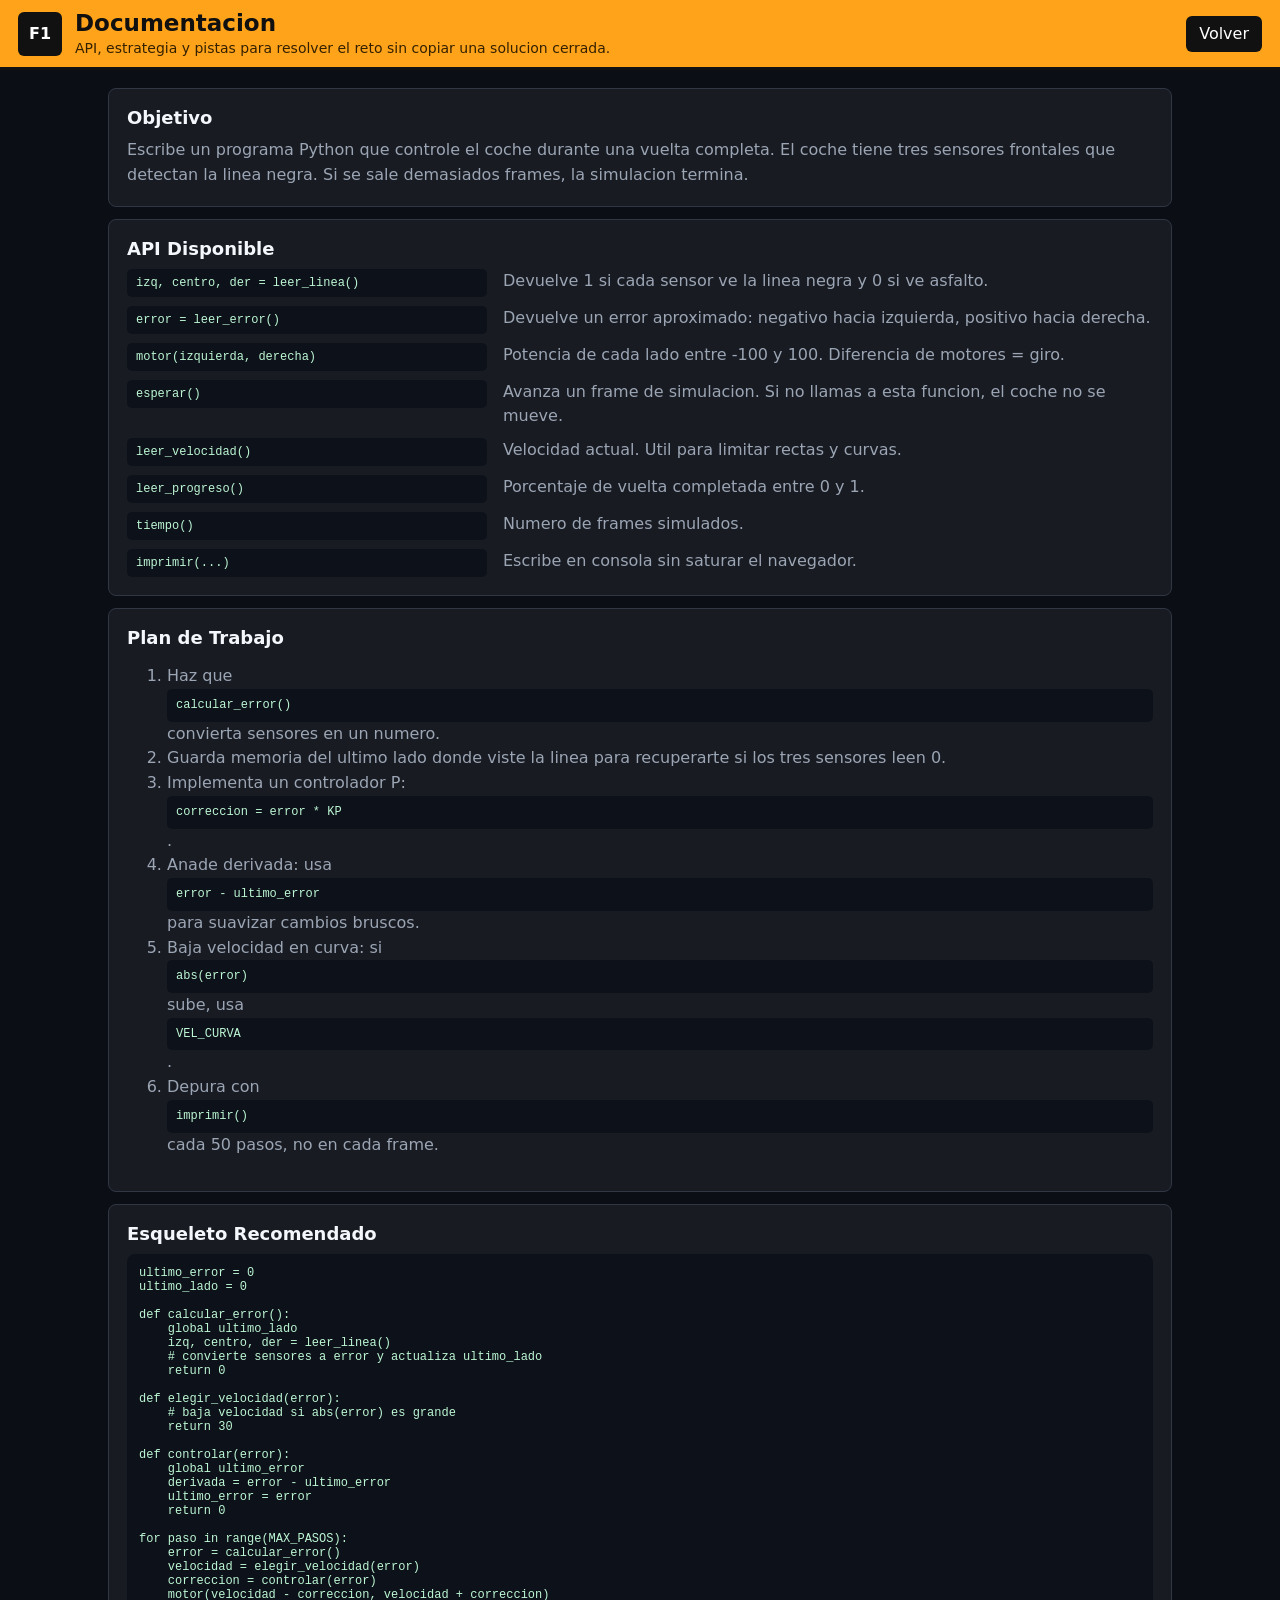
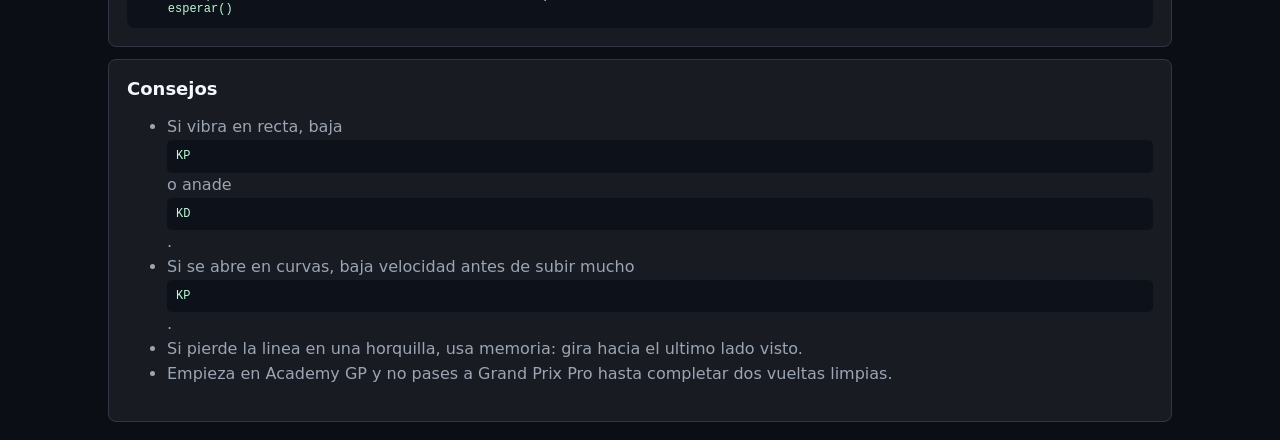
==== docs.html @ ba0c4fe4 "Add files via upload" ====
<!doctype html>
<html lang="es">
  <head>
    <meta charset="utf-8">
    <meta name="viewport" content="width=device-width, initial-scale=1">
    <title>Docs - Formula Python Lab</title>
    <link rel="stylesheet" href="styles.css">
  </head>
  <body class="docs-page">
    <header class="topbar">
      <div class="brand">
        <div class="logo">F1</div>
        <div>
          <h1>Documentacion</h1>
          <p>API, estrategia y pistas para resolver el reto sin copiar una solucion cerrada.</p>
        </div>
      </div>
      <div class="toolbar"><a class="doc-link" href="index.html">Volver</a></div>
    </header>

    <main class="docs-layout">
      <section class="doc-section">
        <h2>Objetivo</h2>
        <p>Escribe un programa Python que controle el coche durante una vuelta completa. El coche tiene tres sensores frontales que detectan la linea negra. Si se sale demasiados frames, la simulacion termina.</p>
      </section>

      <section class="doc-section">
        <h2>API Disponible</h2>
        <div class="api-grid">
          <code>izq, centro, der = leer_linea()</code><p>Devuelve 1 si cada sensor ve la linea negra y 0 si ve asfalto.</p>
          <code>error = leer_error()</code><p>Devuelve un error aproximado: negativo hacia izquierda, positivo hacia derecha.</p>
          <code>motor(izquierda, derecha)</code><p>Potencia de cada lado entre -100 y 100. Diferencia de motores = giro.</p>
          <code>esperar()</code><p>Avanza un frame de simulacion. Si no llamas a esta funcion, el coche no se mueve.</p>
          <code>leer_velocidad()</code><p>Velocidad actual. Util para limitar rectas y curvas.</p>
          <code>leer_progreso()</code><p>Porcentaje de vuelta completada entre 0 y 1.</p>
          <code>tiempo()</code><p>Numero de frames simulados.</p>
          <code>imprimir(...)</code><p>Escribe en consola sin saturar el navegador.</p>
        </div>
      </section>

      <section class="doc-section">
        <h2>Plan de Trabajo</h2>
        <ol>
          <li>Haz que <code>calcular_error()</code> convierta sensores en un numero.</li>
          <li>Guarda memoria del ultimo lado donde viste la linea para recuperarte si los tres sensores leen 0.</li>
          <li>Implementa un controlador P: <code>correccion = error * KP</code>.</li>
          <li>Anade derivada: usa <code>error - ultimo_error</code> para suavizar cambios bruscos.</li>
          <li>Baja velocidad en curva: si <code>abs(error)</code> sube, usa <code>VEL_CURVA</code>.</li>
          <li>Depura con <code>imprimir()</code> cada 50 pasos, no en cada frame.</li>
        </ol>
      </section>

      <section class="doc-section">
        <h2>Esqueleto Recomendado</h2>
        <pre><code>ultimo_error = 0
ultimo_lado = 0

def calcular_error():
    global ultimo_lado
    izq, centro, der = leer_linea()
    # convierte sensores a error y actualiza ultimo_lado
    return 0

def elegir_velocidad(error):
    # baja velocidad si abs(error) es grande
    return 30

def controlar(error):
    global ultimo_error
    derivada = error - ultimo_error
    ultimo_error = error
    return 0

for paso in range(MAX_PASOS):
    error = calcular_error()
    velocidad = elegir_velocidad(error)
    correccion = controlar(error)
    motor(velocidad - correccion, velocidad + correccion)
    esperar()</code></pre>
      </section>

      <section class="doc-section">
        <h2>Consejos</h2>
        <ul>
          <li>Si vibra en recta, baja <code>KP</code> o anade <code>KD</code>.</li>
          <li>Si se abre en curvas, baja velocidad antes de subir mucho <code>KP</code>.</li>
          <li>Si pierde la linea en una horquilla, usa memoria: gira hacia el ultimo lado visto.</li>
          <li>Empieza en Academy GP y no pases a Grand Prix Pro hasta completar dos vueltas limpias.</li>
        </ul>
      </section>
    </main>
  </body>
</html>
---- styles.css ----
:root {
  --orange: #ffa31a;
  --orange-2: #ff8a00;
  --bg: #101217;
  --panel: #181b22;
  --panel-2: #20242e;
  --panel-3: #0d1118;
  --line: #303744;
  --text: #f4f7fb;
  --muted: #9ba5b4;
  --green: #28d17c;
  --red: #ff4d68;
  --cyan: #42b8ff;
  --yellow: #ffd15c;
}

* { box-sizing: border-box; }
body { margin: 0; min-height: 100vh; background: var(--bg); color: var(--text); font-family: Inter, ui-sans-serif, system-ui, -apple-system, BlinkMacSystemFont, "Segoe UI", sans-serif; }
button, select, textarea { font: inherit; }

.topbar { height: 70px; display: flex; align-items: center; justify-content: space-between; padding: 10px 18px; background: var(--orange); color: #101010; border-bottom: 3px solid #111; }
.brand { display: flex; align-items: center; gap: 13px; min-width: 0; }
.logo { width: 44px; height: 44px; display: grid; place-items: center; background: #111; color: white; border-radius: 6px; font-weight: 900; }
h1, p { margin: 0; } h1 { font-size: 23px; line-height: 1; } .brand p { margin-top: 5px; color: #342100; font-size: 14px; }
.toolbar { display: flex; gap: 9px; align-items: center; }
button, select { min-height: 36px; border: 0; border-radius: 6px; padding: 0 13px; background: #111; color: white; cursor: pointer; }
button:hover, select:hover { filter: brightness(1.12); } .icon-btn { width: 40px; padding: 0; font-size: 21px; }

.app-shell { height: calc(100vh - 70px); display: grid; grid-template-columns: 270px minmax(420px, .95fr) minmax(480px, 1.05fr); gap: 6px; padding: 6px; background: var(--orange); }
.leftbar, .editor-panel, .sim-panel { min-height: 0; background: var(--panel); border-radius: 8px; overflow: hidden; border: 1px solid rgba(0,0,0,.45); }
.leftbar { display: flex; flex-direction: column; gap: 6px; background: transparent; border: 0; }
.block { background: var(--panel); border-radius: 8px; border: 1px solid rgba(0,0,0,.45); padding: 13px; overflow: hidden; }
.block-title { margin-bottom: 10px; color: var(--muted); font-size: 12px; text-transform: uppercase; }
.track-list { display: grid; gap: 7px; }
.track-btn { width: 100%; display: grid; grid-template-columns: 34px 1fr auto; align-items: center; gap: 8px; min-height: 46px; padding: 7px; text-align: left; background: var(--panel-2); border: 1px solid transparent; }
.track-btn.active { border-color: #ffd37a; color: #ffd37a; }
.track-btn span { display: grid; place-items: center; height: 30px; border-radius: 5px; background: #0e131c; color: var(--orange); font-weight: 800; }
.track-btn small { color: var(--muted); white-space: nowrap; }
.docs { display: grid; gap: 7px; }
code { display: block; padding: 7px 9px; border-radius: 5px; background: #0d121a; color: #bdf7d4; font-family: "JetBrains Mono", Consolas, monospace; font-size: 12px; white-space: nowrap; }
.meta-grid { display: grid; grid-template-columns: 74px 1fr; gap: 8px 10px; font-size: 13px; color: var(--muted); }
.meta-grid strong { color: var(--text); line-height: 1.25; }

.editor-panel, .sim-panel { display: flex; flex-direction: column; }
.panel-head { min-height: 58px; display: flex; align-items: center; justify-content: space-between; gap: 12px; padding: 10px 14px; background: var(--panel-2); border-bottom: 1px solid var(--line); }
.label { display: block; margin-bottom: 3px; color: var(--muted); font-size: 11px; text-transform: uppercase; }
.editor-wrap { flex: 1; min-height: 0; display: grid; grid-template-columns: 52px 1fr; background: #12161e; }
#lineNumbers, #codeEditor, #consoleOutput { margin: 0; font-family: "JetBrains Mono", Consolas, monospace; font-size: 14px; line-height: 1.56; }
#lineNumbers { padding: 13px 9px; overflow: hidden; text-align: right; color: #6f7a8a; border-right: 1px solid #2a3240; user-select: none; }
#codeEditor { width: 100%; height: 100%; resize: none; border: 0; outline: 0; padding: 13px 15px; background: transparent; color: #eef4ff; tab-size: 4; }
.console { height: 160px; background: #080c12; border-top: 1px solid var(--line); }
.console-title { padding: 8px 12px; color: var(--muted); border-bottom: 1px solid #252d3a; font-size: 13px; }
#consoleOutput { height: 118px; overflow: auto; padding: 10px 12px; color: #d5deec; white-space: pre-wrap; }

.stats { display: flex; gap: 7px; }
.stats span { min-width: 88px; padding: 7px 9px; border-radius: 6px; background: #101721; color: var(--yellow); text-align: center; font-variant-numeric: tabular-nums; }
#gameCanvas { width: 100%; flex: 1; min-height: 0; background: #132018; }
.telemetry { min-height: 74px; display: grid; grid-template-columns: 145px 86px 1fr; gap: 14px; align-items: center; padding: 10px 14px; background: var(--panel-3); border-top: 1px solid var(--line); }
.sensor-bars { display: grid; grid-template-columns: repeat(3, 1fr); gap: 6px; }
.sensor-bars i { height: 22px; border-radius: 4px; background: #293241; border: 1px solid #485467; }
.sensor-bars i.on { background: var(--green); border-color: #8ef5bf; }
#errorText { color: var(--cyan); font-variant-numeric: tabular-nums; }
.message { color: var(--muted); line-height: 1.35; } .message.win { color: var(--green); } .message.error { color: var(--red); }

@media (max-width: 1180px) { .app-shell { height: auto; min-height: calc(100vh - 70px); grid-template-columns: 1fr; } .leftbar { display: grid; grid-template-columns: repeat(3, 1fr); } .sim-panel { min-height: 560px; } }
@media (max-width: 760px) { .topbar, .panel-head, .telemetry { height: auto; align-items: stretch; flex-direction: column; grid-template-columns: 1fr; } .leftbar { grid-template-columns: 1fr; } .toolbar, .stats { width: 100%; } .toolbar button, .stats span { flex: 1; } }

.doc-link {
  min-height: 36px;
  display: inline-flex;
  align-items: center;
  justify-content: center;
  border-radius: 6px;
  padding: 0 13px;
  background: #111;
  color: #fff;
  text-decoration: none;
}

.docs-page { background: #0b0f15; }
.docs-layout {
  max-width: 1100px;
  margin: 0 auto;
  padding: 18px;
  display: grid;
  gap: 12px;
}
.doc-section {
  background: var(--panel);
  border: 1px solid var(--line);
  border-radius: 8px;
  padding: 18px;
}
.doc-section h2 { margin: 0 0 10px; font-size: 18px; }
.doc-section p, .doc-section li { color: var(--muted); line-height: 1.55; }
.api-grid {
  display: grid;
  grid-template-columns: minmax(260px, 360px) 1fr;
  gap: 9px 16px;
  align-items: start;
}
.doc-section pre {
  overflow: auto;
  margin: 0;
  padding: 12px;
  border-radius: 8px;
  background: #0d121a;
}
.doc-section pre code { padding: 0; background: transparent; white-space: pre; }
@media (max-width: 760px) { .api-grid { grid-template-columns: 1fr; } }
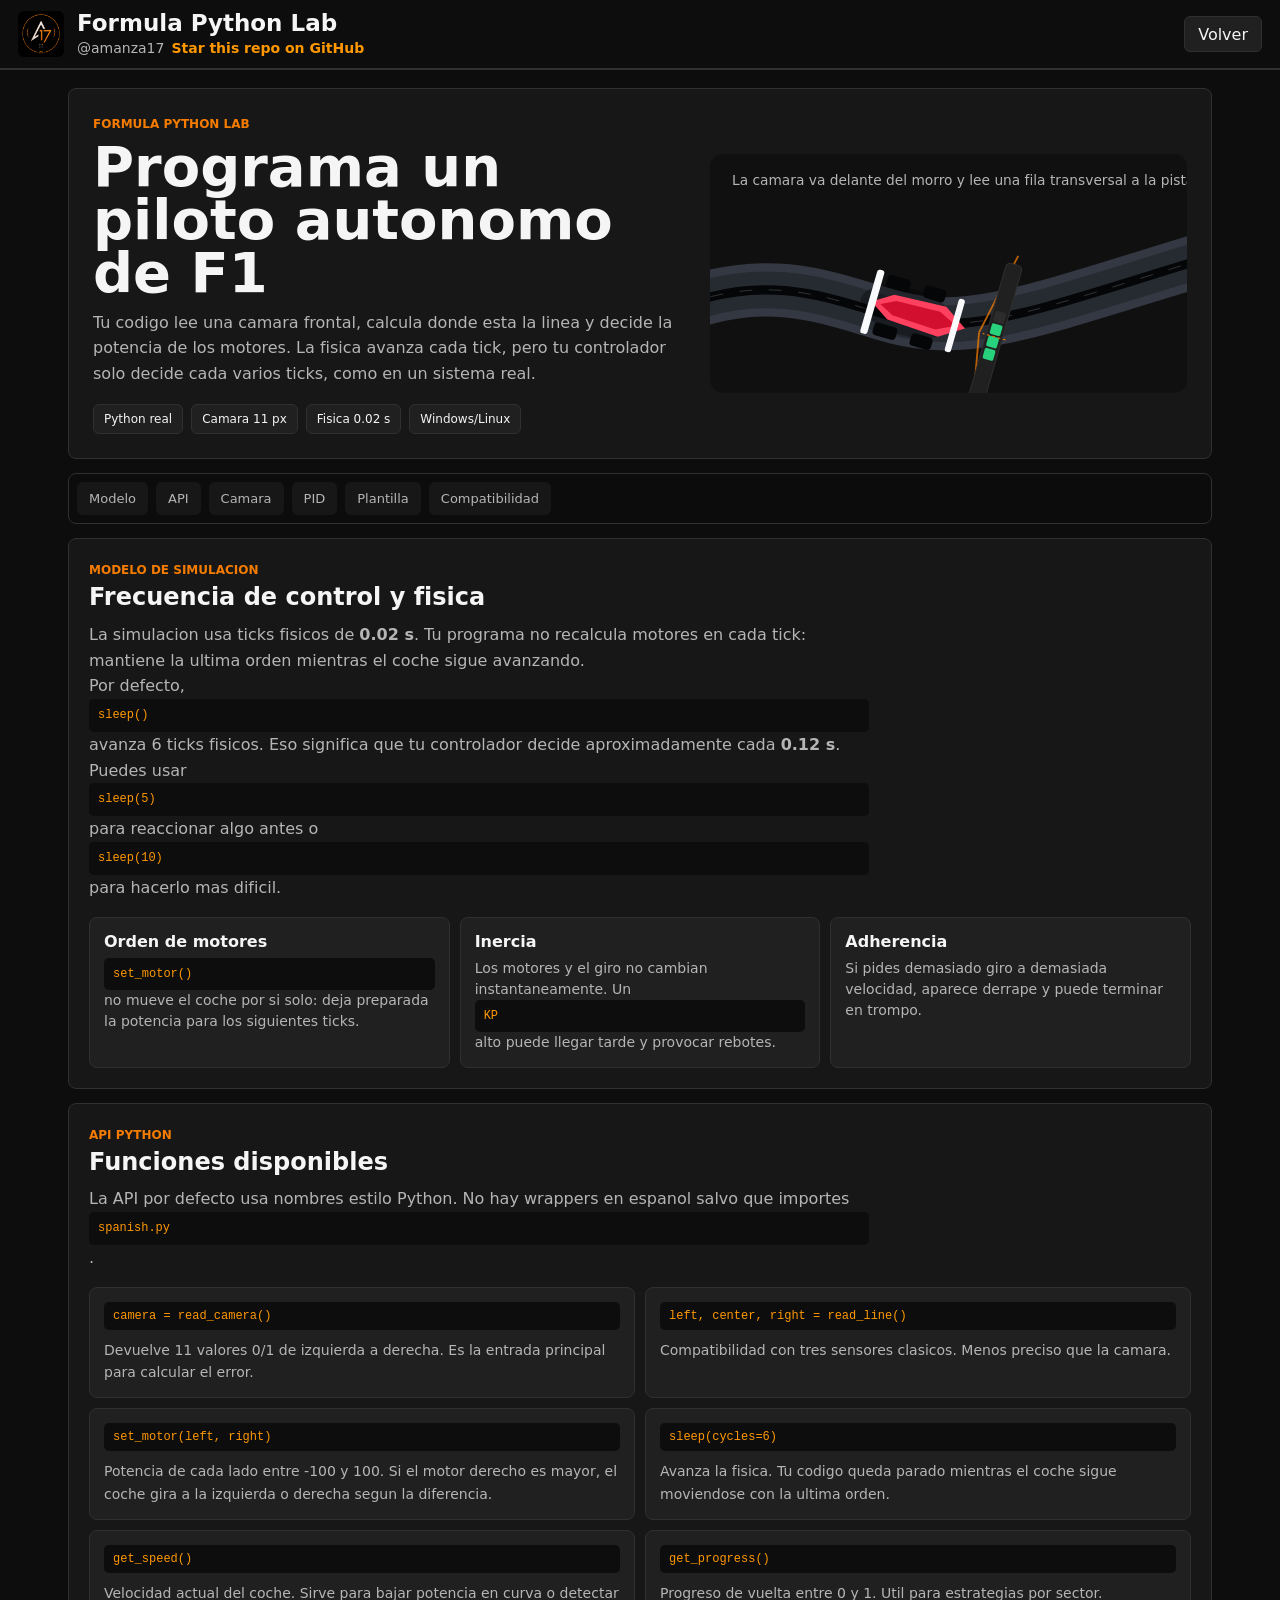
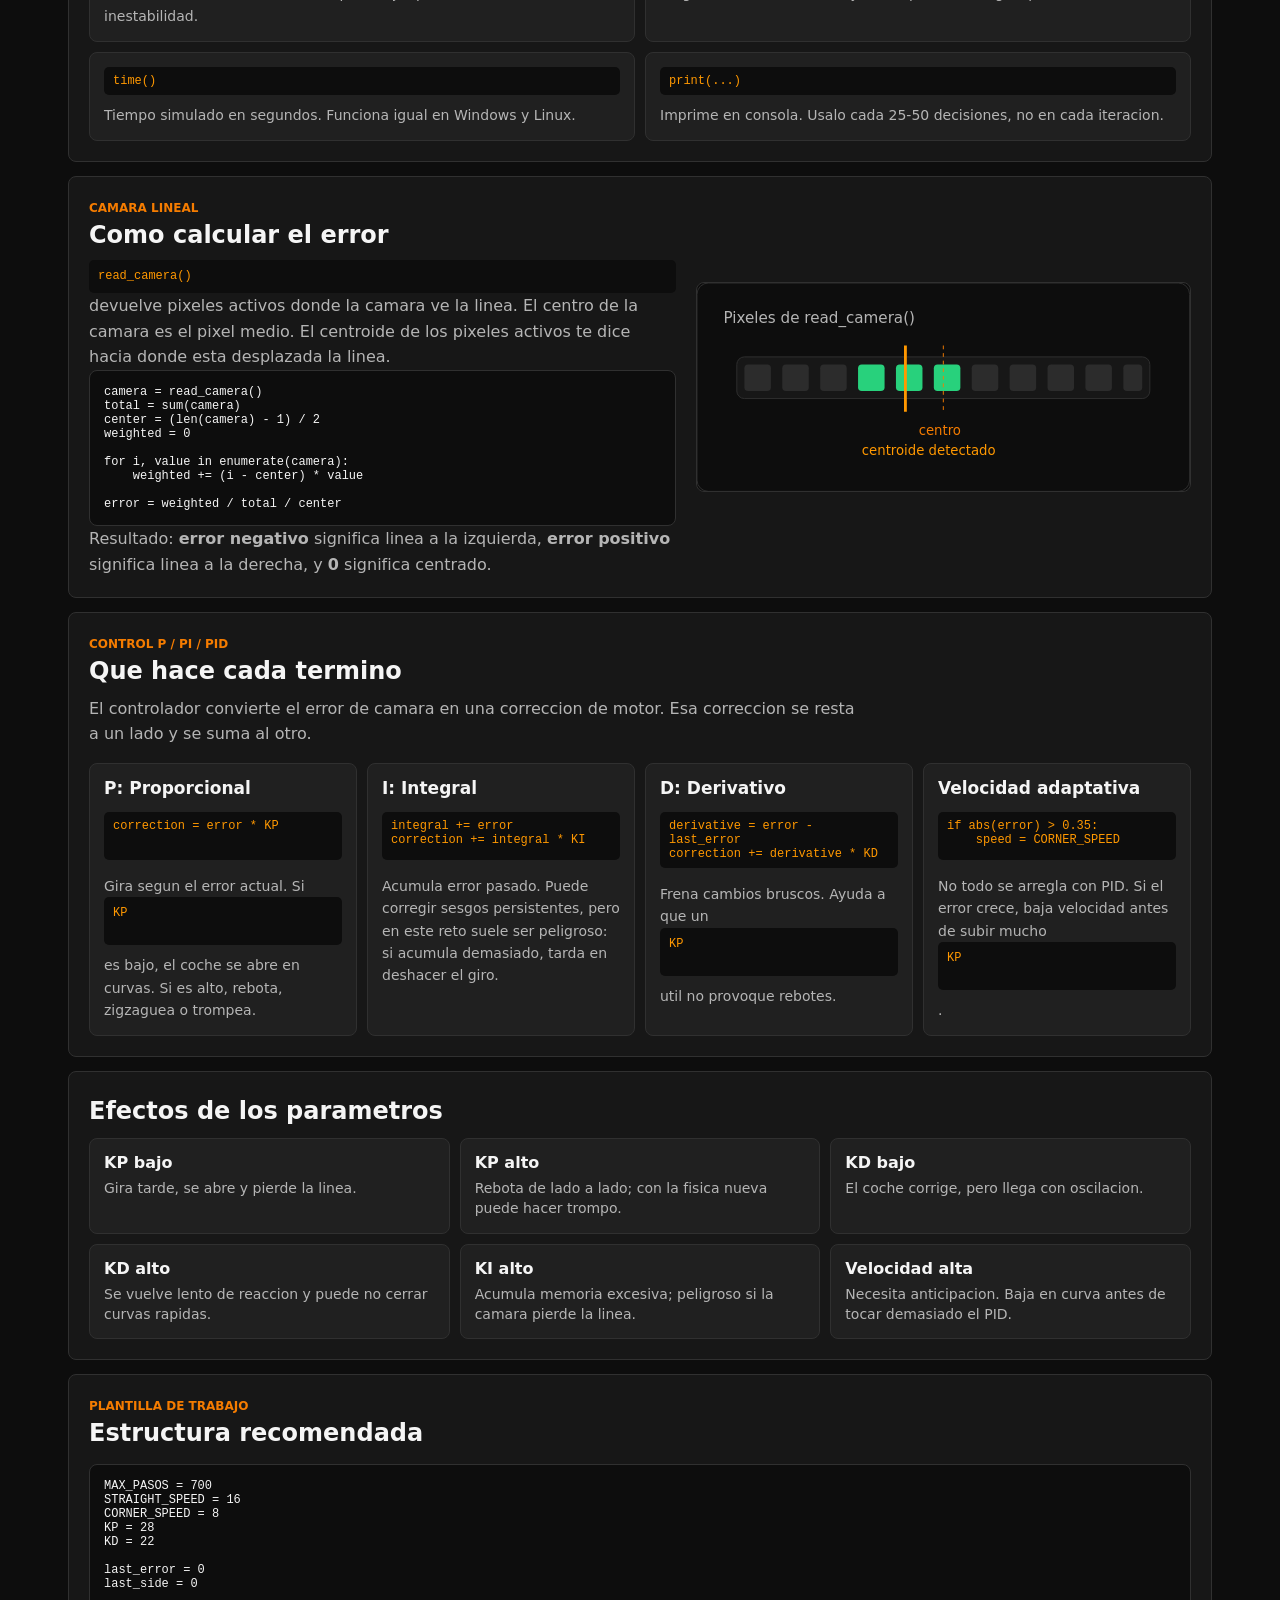
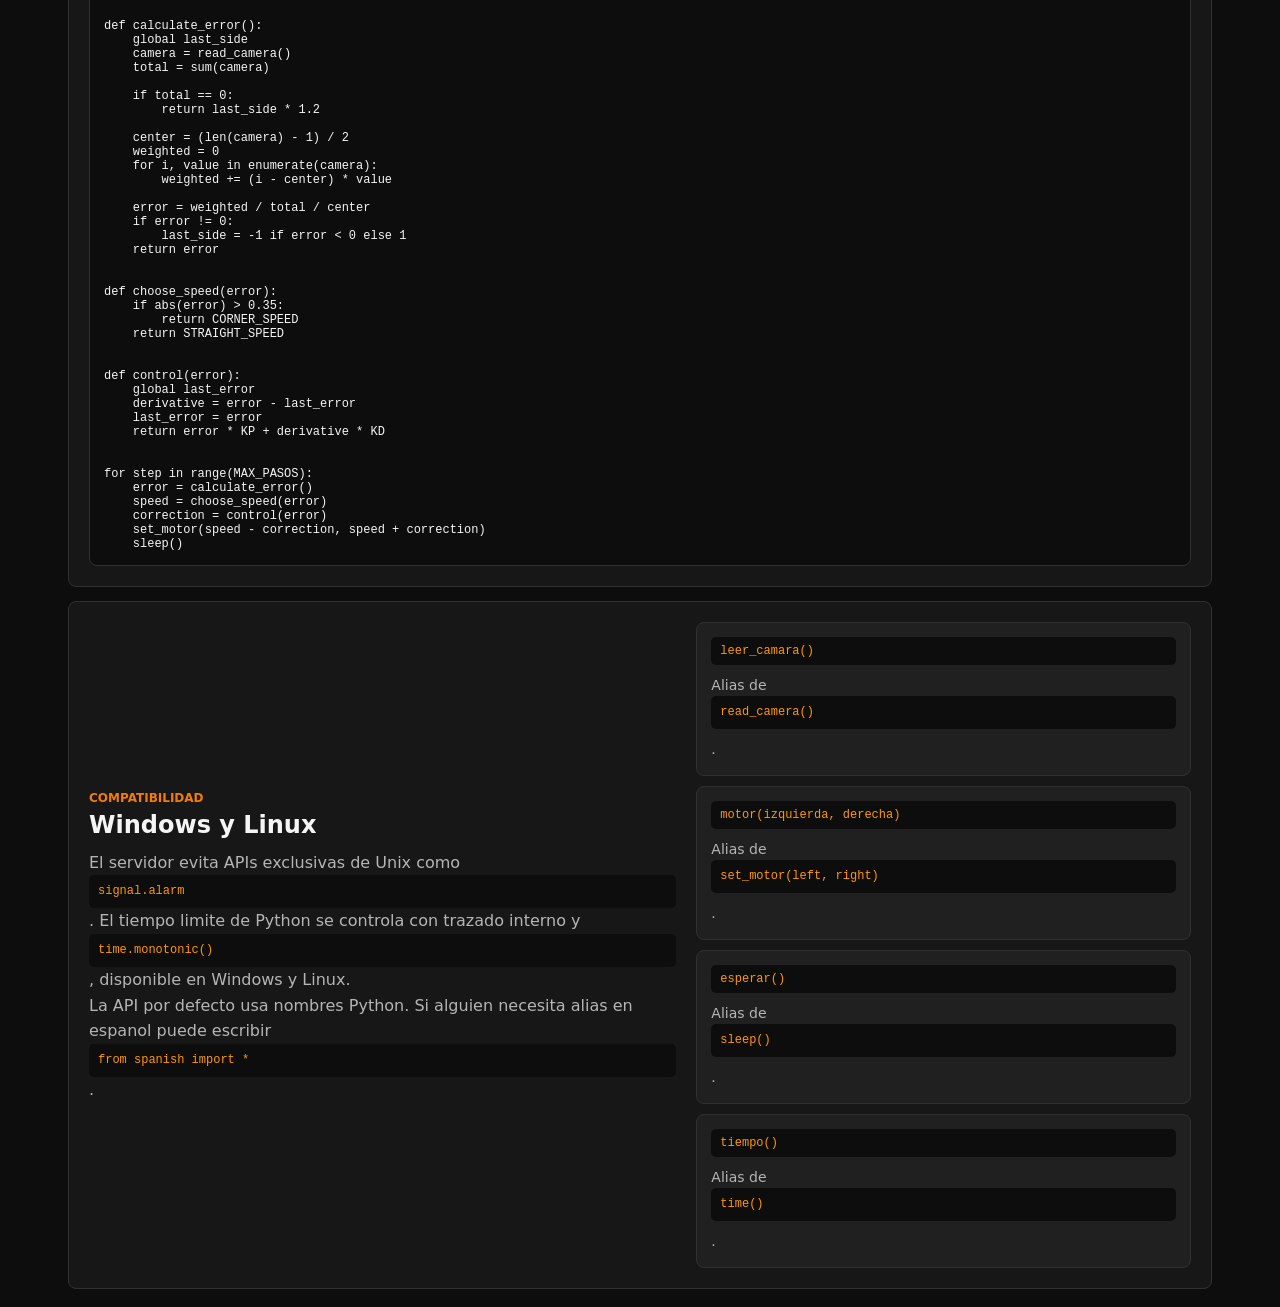
==== commit fcf9b038: "force commit" ====
--- a/docs.html
+++ b/docs.html
@@ -9,84 +9,245 @@
   <body class="docs-page">
     <header class="topbar">
       <div class="brand">
-        <div class="logo">F1</div>
-        <div>
-          <h1>Documentacion</h1>
-          <p>API, estrategia y pistas para resolver el reto sin copiar una solucion cerrada.</p>
+        <img class="logo" src="logo.png" alt="Logo">
+        <div>
+          <h1>Formula Python Lab</h1>
+          <p class="brand-meta"><span>@amanza17</span><a href="https://github.com/Amanza17/talleres_creg#" target="_blank" rel="noreferrer">Star this repo on GitHub</a></p>
         </div>
       </div>
       <div class="toolbar"><a class="doc-link" href="index.html">Volver</a></div>
     </header>
 
-    <main class="docs-layout">
-      <section class="doc-section">
-        <h2>Objetivo</h2>
-        <p>Escribe un programa Python que controle el coche durante una vuelta completa. El coche tiene tres sensores frontales que detectan la linea negra. Si se sale demasiados frames, la simulacion termina.</p>
-      </section>
-
-      <section class="doc-section">
-        <h2>API Disponible</h2>
-        <div class="api-grid">
-          <code>izq, centro, der = leer_linea()</code><p>Devuelve 1 si cada sensor ve la linea negra y 0 si ve asfalto.</p>
-          <code>error = leer_error()</code><p>Devuelve un error aproximado: negativo hacia izquierda, positivo hacia derecha.</p>
-          <code>motor(izquierda, derecha)</code><p>Potencia de cada lado entre -100 y 100. Diferencia de motores = giro.</p>
-          <code>esperar()</code><p>Avanza un frame de simulacion. Si no llamas a esta funcion, el coche no se mueve.</p>
-          <code>leer_velocidad()</code><p>Velocidad actual. Util para limitar rectas y curvas.</p>
-          <code>leer_progreso()</code><p>Porcentaje de vuelta completada entre 0 y 1.</p>
-          <code>tiempo()</code><p>Numero de frames simulados.</p>
-          <code>imprimir(...)</code><p>Escribe en consola sin saturar el navegador.</p>
-        </div>
-      </section>
-
-      <section class="doc-section">
-        <h2>Plan de Trabajo</h2>
-        <ol>
-          <li>Haz que <code>calcular_error()</code> convierta sensores en un numero.</li>
-          <li>Guarda memoria del ultimo lado donde viste la linea para recuperarte si los tres sensores leen 0.</li>
-          <li>Implementa un controlador P: <code>correccion = error * KP</code>.</li>
-          <li>Anade derivada: usa <code>error - ultimo_error</code> para suavizar cambios bruscos.</li>
-          <li>Baja velocidad en curva: si <code>abs(error)</code> sube, usa <code>VEL_CURVA</code>.</li>
-          <li>Depura con <code>imprimir()</code> cada 50 pasos, no en cada frame.</li>
-        </ol>
-      </section>
-
-      <section class="doc-section">
-        <h2>Esqueleto Recomendado</h2>
-        <pre><code>ultimo_error = 0
-ultimo_lado = 0
-
-def calcular_error():
-    global ultimo_lado
-    izq, centro, der = leer_linea()
-    # convierte sensores a error y actualiza ultimo_lado
-    return 0
-
-def elegir_velocidad(error):
-    # baja velocidad si abs(error) es grande
-    return 30
-
-def controlar(error):
-    global ultimo_error
-    derivada = error - ultimo_error
-    ultimo_error = error
-    return 0
-
-for paso in range(MAX_PASOS):
-    error = calcular_error()
-    velocidad = elegir_velocidad(error)
-    correccion = controlar(error)
-    motor(velocidad - correccion, velocidad + correccion)
-    esperar()</code></pre>
-      </section>
-
-      <section class="doc-section">
-        <h2>Consejos</h2>
-        <ul>
-          <li>Si vibra en recta, baja <code>KP</code> o anade <code>KD</code>.</li>
-          <li>Si se abre en curvas, baja velocidad antes de subir mucho <code>KP</code>.</li>
-          <li>Si pierde la linea en una horquilla, usa memoria: gira hacia el ultimo lado visto.</li>
-          <li>Empieza en Academy GP y no pases a Grand Prix Pro hasta completar dos vueltas limpias.</li>
-        </ul>
+    <main class="docs-layout pro-docs">
+      <section class="doc-hero">
+        <div>
+          <span class="eyebrow">Formula Python Lab</span>
+          <h2>Programa un piloto autonomo de F1</h2>
+          <p>Tu codigo lee una camara frontal, calcula donde esta la linea y decide la potencia de los motores. La fisica avanza cada tick, pero tu controlador solo decide cada varios ticks, como en un sistema real.</p>
+          <div class="doc-badges">
+            <span>Python real</span>
+            <span>Camara 11 px</span>
+            <span>Fisica 0.02 s</span>
+            <span>Windows/Linux</span>
+          </div>
+        </div>
+        <figure class="hero-visual" aria-label="Camara del coche apuntando a la linea">
+          <svg viewBox="0 0 520 260" role="img">
+            <rect width="520" height="260" rx="14" fill="#101010"/>
+            <path d="M-30 165 C70 128 136 160 202 178 C285 200 360 168 552 110" fill="none" stroke="#343842" stroke-width="58" stroke-linecap="round"/>
+            <path d="M-30 165 C70 128 136 160 202 178 C285 200 360 168 552 110" fill="none" stroke="#262b32" stroke-width="40" stroke-linecap="round"/>
+            <path d="M-30 165 C70 128 136 160 202 178 C285 200 360 168 552 110" fill="none" stroke="#050608" stroke-width="10" stroke-linecap="round"/>
+            <path d="M-30 165 C70 128 136 160 202 178 C285 200 360 168 552 110" fill="none" stroke="rgba(255,255,255,.2)" stroke-width="1" stroke-dasharray="14 18"/>
+            <g transform="translate(222 174) rotate(106)">
+              <ellipse cx="0" cy="8" rx="26" ry="52" fill="rgba(0,0,0,.35)"/>
+              <path d="M0 -58 L17 -32 L14 26 L0 48 L-14 26 L-17 -32 Z" fill="#ff405f"/>
+              <path d="M0 -48 L10 -27 L8 22 L0 38 L-8 22 L-10 -27 Z" fill="#d20f2f"/>
+              <rect x="-34" y="-28" width="14" height="24" rx="4" fill="#050608"/>
+              <rect x="20" y="-28" width="14" height="24" rx="4" fill="#050608"/>
+              <rect x="-34" y="12" width="14" height="26" rx="4" fill="#050608"/>
+              <rect x="20" y="12" width="14" height="26" rx="4" fill="#050608"/>
+              <rect x="-30" y="-50" width="60" height="7" rx="3" fill="#f8fafc"/>
+              <rect x="-36" y="43" width="72" height="8" rx="3" fill="#f8fafc"/>
+              <g transform="translate(0 -74)">
+                <path d="M0 0 L-92 -18" stroke="#F57C00" stroke-width="2" opacity=".75"/>
+                <path d="M0 0 L92 -18" stroke="#F57C00" stroke-width="2" opacity=".75"/>
+                <g transform="translate(-82 -26)">
+                  <rect width="164" height="18" rx="5" fill="#202020" stroke="#303030"/>
+                  <rect x="54" y="3" width="12" height="12" rx="2" fill="#2C2C2C"/>
+                  <rect x="68" y="3" width="12" height="12" rx="2" fill="#28d17c"/>
+                  <rect x="82" y="3" width="12" height="12" rx="2" fill="#28d17c"/>
+                  <rect x="96" y="3" width="12" height="12" rx="2" fill="#28d17c"/>
+                  <line x1="82" y1="-4" x2="82" y2="22" stroke="#F57C00" stroke-dasharray="3 3"/>
+                </g>
+              </g>
+            </g>
+            <text x="24" y="34" fill="#B5B5B5" font-size="15">La camara va delante del morro y lee una fila transversal a la pista</text>
+          </svg>
+        </figure>
+      </section>
+
+      <nav class="doc-toc">
+        <a href="#modelo">Modelo</a>
+        <a href="#api">API</a>
+        <a href="#camara">Camara</a>
+        <a href="#pid">PID</a>
+        <a href="#codigo">Plantilla</a>
+        <a href="#compat">Compatibilidad</a>
+      </nav>
+
+      <section id="modelo" class="doc-section">
+        <div class="section-head">
+          <span class="eyebrow">Modelo de simulacion</span>
+          <h2>Frecuencia de control y fisica</h2>
+          <p>La simulacion usa ticks fisicos de <strong>0.02 s</strong>. Tu programa no recalcula motores en cada tick: mantiene la ultima orden mientras el coche sigue avanzando.</p>
+          <p>Por defecto, <code>sleep()</code> avanza 6 ticks fisicos. Eso significa que tu controlador decide aproximadamente cada <strong>0.12 s</strong>. Puedes usar <code>sleep(5)</code> para reaccionar algo antes o <code>sleep(10)</code> para hacerlo mas dificil.</p>
+        </div>
+        <div class="model-cards">
+          <article><strong>Orden de motores</strong><span><code>set_motor()</code> no mueve el coche por si solo: deja preparada la potencia para los siguientes ticks.</span></article>
+          <article><strong>Inercia</strong><span>Los motores y el giro no cambian instantaneamente. Un <code>KP</code> alto puede llegar tarde y provocar rebotes.</span></article>
+          <article><strong>Adherencia</strong><span>Si pides demasiado giro a demasiada velocidad, aparece derrape y puede terminar en trompo.</span></article>
+        </div>
+      </section>
+
+      <section id="api" class="doc-section">
+        <div class="section-head">
+          <span class="eyebrow">API Python</span>
+          <h2>Funciones disponibles</h2>
+          <p>La API por defecto usa nombres estilo Python. No hay wrappers en espanol salvo que importes <code>spanish.py</code>.</p>
+        </div>
+        <div class="api-cards">
+          <article><code>camera = read_camera()</code><p>Devuelve 11 valores 0/1 de izquierda a derecha. Es la entrada principal para calcular el error.</p></article>
+          <article><code>left, center, right = read_line()</code><p>Compatibilidad con tres sensores clasicos. Menos preciso que la camara.</p></article>
+          <article><code>set_motor(left, right)</code><p>Potencia de cada lado entre -100 y 100. Si el motor derecho es mayor, el coche gira a la izquierda o derecha segun la diferencia.</p></article>
+          <article><code>sleep(cycles=6)</code><p>Avanza la fisica. Tu codigo queda parado mientras el coche sigue moviendose con la ultima orden.</p></article>
+          <article><code>get_speed()</code><p>Velocidad actual del coche. Sirve para bajar potencia en curva o detectar inestabilidad.</p></article>
+          <article><code>get_progress()</code><p>Progreso de vuelta entre 0 y 1. Util para estrategias por sector.</p></article>
+          <article><code>time()</code><p>Tiempo simulado en segundos. Funciona igual en Windows y Linux.</p></article>
+          <article><code>print(...)</code><p>Imprime en consola. Usalo cada 25-50 decisiones, no en cada iteracion.</p></article>
+        </div>
+      </section>
+
+      <section id="camara" class="doc-section split-section">
+        <div>
+          <span class="eyebrow">Camara lineal</span>
+          <h2>Como calcular el error</h2>
+          <p><code>read_camera()</code> devuelve pixeles activos donde la camara ve la linea. El centro de la camara es el pixel medio. El centroide de los pixeles activos te dice hacia donde esta desplazada la linea.</p>
+          <pre><code>camera = read_camera()
+total = sum(camera)
+center = (len(camera) - 1) / 2
+weighted = 0
+
+for i, value in enumerate(camera):
+    weighted += (i - center) * value
+
+error = weighted / total / center</code></pre>
+          <p>Resultado: <strong>error negativo</strong> significa linea a la izquierda, <strong>error positivo</strong> significa linea a la derecha, y <strong>0</strong> significa centrado.</p>
+        </div>
+        <figure class="camera-diagram">
+          <svg viewBox="0 0 520 220" role="img" aria-label="Centroide de camara">
+            <rect width="520" height="220" rx="12" fill="#0D0D0D" stroke="#303030"/>
+            <text x="28" y="42" fill="#B5B5B5" font-size="16">Pixeles de read_camera()</text>
+            <g transform="translate(42 78)">
+              <rect width="436" height="44" rx="8" fill="#171717" stroke="#303030"/>
+              <g>
+                <rect x="8" y="8" width="28" height="28" rx="4" fill="#2C2C2C"/>
+                <rect x="48" y="8" width="28" height="28" rx="4" fill="#2C2C2C"/>
+                <rect x="88" y="8" width="28" height="28" rx="4" fill="#2C2C2C"/>
+                <rect x="128" y="8" width="28" height="28" rx="4" fill="#28d17c"/>
+                <rect x="168" y="8" width="28" height="28" rx="4" fill="#28d17c"/>
+                <rect x="208" y="8" width="28" height="28" rx="4" fill="#28d17c"/>
+                <rect x="248" y="8" width="28" height="28" rx="4" fill="#2C2C2C"/>
+                <rect x="288" y="8" width="28" height="28" rx="4" fill="#2C2C2C"/>
+                <rect x="328" y="8" width="28" height="28" rx="4" fill="#2C2C2C"/>
+                <rect x="368" y="8" width="28" height="28" rx="4" fill="#2C2C2C"/>
+                <rect x="408" y="8" width="20" height="28" rx="4" fill="#2C2C2C"/>
+              </g>
+              <line x1="218" y1="-12" x2="218" y2="58" stroke="#F57C00" stroke-dasharray="4 4"/>
+              <line x1="178" y1="-12" x2="178" y2="58" stroke="#FF9800" stroke-width="3"/>
+              <text x="192" y="82" fill="#F57C00" font-size="14">centro</text>
+              <text x="132" y="104" fill="#FF9800" font-size="14">centroide detectado</text>
+            </g>
+          </svg>
+        </figure>
+      </section>
+
+      <section id="pid" class="doc-section">
+        <div class="section-head">
+          <span class="eyebrow">Control P / PI / PID</span>
+          <h2>Que hace cada termino</h2>
+          <p>El controlador convierte el error de camara en una correccion de motor. Esa correccion se resta a un lado y se suma al otro.</p>
+        </div>
+        <div class="pid-grid">
+          <article><h3>P: Proporcional</h3><code>correction = error * KP</code><p>Gira segun el error actual. Si <code>KP</code> es bajo, el coche se abre en curvas. Si es alto, rebota, zigzaguea o trompea.</p></article>
+          <article><h3>I: Integral</h3><code>integral += error
+correction += integral * KI</code><p>Acumula error pasado. Puede corregir sesgos persistentes, pero en este reto suele ser peligroso: si acumula demasiado, tarda en deshacer el giro.</p></article>
+          <article><h3>D: Derivativo</h3><code>derivative = error - last_error
+correction += derivative * KD</code><p>Frena cambios bruscos. Ayuda a que un <code>KP</code> util no provoque rebotes.</p></article>
+          <article><h3>Velocidad adaptativa</h3><code>if abs(error) &gt; 0.35:
+    speed = CORNER_SPEED</code><p>No todo se arregla con PID. Si el error crece, baja velocidad antes de subir mucho <code>KP</code>.</p></article>
+        </div>
+      </section>
+
+      <section class="doc-section effect-section">
+        <h2>Efectos de los parametros</h2>
+        <div class="effect-grid">
+          <div><strong>KP bajo</strong><span>Gira tarde, se abre y pierde la linea.</span></div>
+          <div><strong>KP alto</strong><span>Rebota de lado a lado; con la fisica nueva puede hacer trompo.</span></div>
+          <div><strong>KD bajo</strong><span>El coche corrige, pero llega con oscilacion.</span></div>
+          <div><strong>KD alto</strong><span>Se vuelve lento de reaccion y puede no cerrar curvas rapidas.</span></div>
+          <div><strong>KI alto</strong><span>Acumula memoria excesiva; peligroso si la camara pierde la linea.</span></div>
+          <div><strong>Velocidad alta</strong><span>Necesita anticipacion. Baja en curva antes de tocar demasiado el PID.</span></div>
+        </div>
+      </section>
+
+      <section id="codigo" class="doc-section">
+        <div class="section-head">
+          <span class="eyebrow">Plantilla de trabajo</span>
+          <h2>Estructura recomendada</h2>
+        </div>
+        <pre><code>MAX_PASOS = 700
+STRAIGHT_SPEED = 16
+CORNER_SPEED = 8
+KP = 28
+KD = 22
+
+last_error = 0
+last_side = 0
+
+
+def calculate_error():
+    global last_side
+    camera = read_camera()
+    total = sum(camera)
+
+    if total == 0:
+        return last_side * 1.2
+
+    center = (len(camera) - 1) / 2
+    weighted = 0
+    for i, value in enumerate(camera):
+        weighted += (i - center) * value
+
+    error = weighted / total / center
+    if error != 0:
+        last_side = -1 if error &lt; 0 else 1
+    return error
+
+
+def choose_speed(error):
+    if abs(error) &gt; 0.35:
+        return CORNER_SPEED
+    return STRAIGHT_SPEED
+
+
+def control(error):
+    global last_error
+    derivative = error - last_error
+    last_error = error
+    return error * KP + derivative * KD
+
+
+for step in range(MAX_PASOS):
+    error = calculate_error()
+    speed = choose_speed(error)
+    correction = control(error)
+    set_motor(speed - correction, speed + correction)
+    sleep()</code></pre>
+      </section>
+
+      <section id="compat" class="doc-section split-section">
+        <div>
+          <span class="eyebrow">Compatibilidad</span>
+          <h2>Windows y Linux</h2>
+          <p>El servidor evita APIs exclusivas de Unix como <code>signal.alarm</code>. El tiempo limite de Python se controla con trazado interno y <code>time.monotonic()</code>, disponible en Windows y Linux.</p>
+          <p>La API por defecto usa nombres Python. Si alguien necesita alias en espanol puede escribir <code>from spanish import *</code>.</p>
+        </div>
+        <div class="api-cards compact">
+          <article><code>leer_camara()</code><p>Alias de <code>read_camera()</code>.</p></article>
+          <article><code>motor(izquierda, derecha)</code><p>Alias de <code>set_motor(left, right)</code>.</p></article>
+          <article><code>esperar()</code><p>Alias de <code>sleep()</code>.</p></article>
+          <article><code>tiempo()</code><p>Alias de <code>time()</code>.</p></article>
+        </div>
       </section>
     </main>
   </body>
--- a/styles.css
+++ b/styles.css
@@ -1,69 +1,89 @@
 :root {
-  --orange: #ffa31a;
-  --orange-2: #ff8a00;
-  --bg: #101217;
-  --panel: #181b22;
-  --panel-2: #20242e;
-  --panel-3: #0d1118;
-  --line: #303744;
-  --text: #f4f7fb;
-  --muted: #9ba5b4;
+  --bg: #0D0D0D;
+  --panel: #171717;
+  --panel-2: #202020;
+  --panel-3: #171717;
+  --line: #303030;
+  --text: #F5F5F5;
+  --muted: #B5B5B5;
+  --subtle: #7A7A7A;
+  --hover: #2C2C2C;
+  --accent: #F57C00;
+  --accent-hover: #FF9800;
   --green: #28d17c;
   --red: #ff4d68;
   --cyan: #42b8ff;
-  --yellow: #ffd15c;
+  --yellow: #F57C00;
 }
 
 * { box-sizing: border-box; }
 body { margin: 0; min-height: 100vh; background: var(--bg); color: var(--text); font-family: Inter, ui-sans-serif, system-ui, -apple-system, BlinkMacSystemFont, "Segoe UI", sans-serif; }
 button, select, textarea { font: inherit; }
 
-.topbar { height: 70px; display: flex; align-items: center; justify-content: space-between; padding: 10px 18px; background: var(--orange); color: #101010; border-bottom: 3px solid #111; }
+.topbar { height: 70px; display: flex; align-items: center; justify-content: space-between; padding: 10px 18px; background: var(--bg); color: var(--text); border-bottom: 2px solid var(--line); }
 .brand { display: flex; align-items: center; gap: 13px; min-width: 0; }
-.logo { width: 44px; height: 44px; display: grid; place-items: center; background: #111; color: white; border-radius: 6px; font-weight: 900; }
-h1, p { margin: 0; } h1 { font-size: 23px; line-height: 1; } .brand p { margin-top: 5px; color: #342100; font-size: 14px; }
+.logo { width: 46px; height: 46px; object-fit: contain; border-radius: 6px; background: transparent; }
+h1, p { margin: 0; } h1 { font-size: 23px; line-height: 1; } .brand p { margin-top: 5px; color: var(--muted); font-size: 14px; }
+.brand-meta { display: flex; flex-wrap: wrap; gap: 7px; align-items: center; }
+.brand-meta span { color: var(--muted); }
+.brand-meta a { color: var(--accent-hover); text-decoration: none; font-weight: 700; }
+.brand-meta a:hover { color: var(--accent); text-decoration: underline; }
 .toolbar { display: flex; gap: 9px; align-items: center; }
-button, select { min-height: 36px; border: 0; border-radius: 6px; padding: 0 13px; background: #111; color: white; cursor: pointer; }
-button:hover, select:hover { filter: brightness(1.12); } .icon-btn { width: 40px; padding: 0; font-size: 21px; }
-
-.app-shell { height: calc(100vh - 70px); display: grid; grid-template-columns: 270px minmax(420px, .95fr) minmax(480px, 1.05fr); gap: 6px; padding: 6px; background: var(--orange); }
+button, select { min-height: 36px; border: 1px solid var(--line); border-radius: 6px; padding: 0 13px; background: var(--panel-2); color: var(--text); cursor: pointer; }
+button:hover, select:hover { background: var(--hover); border-color: var(--accent); } .icon-btn { width: 40px; padding: 0; font-size: 21px; }
+
+.app-shell { height: calc(100vh - 70px); display: grid; grid-template-columns: 270px minmax(420px, .95fr) minmax(480px, 1.05fr); gap: 6px; padding: 6px; background: var(--bg); }
 .leftbar, .editor-panel, .sim-panel { min-height: 0; background: var(--panel); border-radius: 8px; overflow: hidden; border: 1px solid rgba(0,0,0,.45); }
 .leftbar { display: flex; flex-direction: column; gap: 6px; background: transparent; border: 0; }
 .block { background: var(--panel); border-radius: 8px; border: 1px solid rgba(0,0,0,.45); padding: 13px; overflow: hidden; }
 .block-title { margin-bottom: 10px; color: var(--muted); font-size: 12px; text-transform: uppercase; }
 .track-list { display: grid; gap: 7px; }
 .track-btn { width: 100%; display: grid; grid-template-columns: 34px 1fr auto; align-items: center; gap: 8px; min-height: 46px; padding: 7px; text-align: left; background: var(--panel-2); border: 1px solid transparent; }
-.track-btn.active { border-color: #ffd37a; color: #ffd37a; }
-.track-btn span { display: grid; place-items: center; height: 30px; border-radius: 5px; background: #0e131c; color: var(--orange); font-weight: 800; }
+.track-btn.active { border-color: var(--accent-hover); color: var(--accent-hover); }
+.track-btn span { display: grid; place-items: center; height: 30px; border-radius: 5px; background: #0e131c; color: var(--accent); font-weight: 800; }
 .track-btn small { color: var(--muted); white-space: nowrap; }
 .docs { display: grid; gap: 7px; }
-code { display: block; padding: 7px 9px; border-radius: 5px; background: #0d121a; color: #bdf7d4; font-family: "JetBrains Mono", Consolas, monospace; font-size: 12px; white-space: nowrap; }
+code { display: block; padding: 7px 9px; border-radius: 5px; background: var(--bg); color: var(--accent-hover); font-family: "JetBrains Mono", Consolas, monospace; font-size: 12px; white-space: nowrap; }
 .meta-grid { display: grid; grid-template-columns: 74px 1fr; gap: 8px 10px; font-size: 13px; color: var(--muted); }
 .meta-grid strong { color: var(--text); line-height: 1.25; }
 
 .editor-panel, .sim-panel { display: flex; flex-direction: column; }
 .panel-head { min-height: 58px; display: flex; align-items: center; justify-content: space-between; gap: 12px; padding: 10px 14px; background: var(--panel-2); border-bottom: 1px solid var(--line); }
 .label { display: block; margin-bottom: 3px; color: var(--muted); font-size: 11px; text-transform: uppercase; }
-.editor-wrap { flex: 1; min-height: 0; display: grid; grid-template-columns: 52px 1fr; background: #12161e; }
+.editor-wrap { flex: 1; min-height: 0; display: grid; grid-template-columns: 52px 1fr; background: var(--bg); }
 #lineNumbers, #codeEditor, #consoleOutput { margin: 0; font-family: "JetBrains Mono", Consolas, monospace; font-size: 14px; line-height: 1.56; }
-#lineNumbers { padding: 13px 9px; overflow: hidden; text-align: right; color: #6f7a8a; border-right: 1px solid #2a3240; user-select: none; }
-#codeEditor { width: 100%; height: 100%; resize: none; border: 0; outline: 0; padding: 13px 15px; background: transparent; color: #eef4ff; tab-size: 4; }
-.console { height: 160px; background: #080c12; border-top: 1px solid var(--line); }
-.console-title { padding: 8px 12px; color: var(--muted); border-bottom: 1px solid #252d3a; font-size: 13px; }
-#consoleOutput { height: 118px; overflow: auto; padding: 10px 12px; color: #d5deec; white-space: pre-wrap; }
+#lineNumbers { padding: 13px 9px; overflow: hidden; text-align: right; color: var(--subtle); border-right: 1px solid var(--line); user-select: none; }
+#codeEditor { width: 100%; height: 100%; resize: none; border: 0; outline: 0; padding: 13px 15px; background: transparent; color: var(--text); tab-size: 4; }
+.console { height: 160px; background: var(--bg); border-top: 1px solid var(--line); }
+.console-title { padding: 8px 12px; color: var(--muted); border-bottom: 1px solid var(--line); font-size: 13px; }
+#consoleOutput { height: 118px; overflow: auto; padding: 10px 12px; color: var(--text); white-space: pre-wrap; }
 
 .stats { display: flex; gap: 7px; }
-.stats span { min-width: 88px; padding: 7px 9px; border-radius: 6px; background: #101721; color: var(--yellow); text-align: center; font-variant-numeric: tabular-nums; }
-#gameCanvas { width: 100%; flex: 1; min-height: 0; background: #132018; }
-.telemetry { min-height: 74px; display: grid; grid-template-columns: 145px 86px 1fr; gap: 14px; align-items: center; padding: 10px 14px; background: var(--panel-3); border-top: 1px solid var(--line); }
-.sensor-bars { display: grid; grid-template-columns: repeat(3, 1fr); gap: 6px; }
-.sensor-bars i { height: 22px; border-radius: 4px; background: #293241; border: 1px solid #485467; }
-.sensor-bars i.on { background: var(--green); border-color: #8ef5bf; }
+.stats span { min-width: 94px; padding: 6px 9px; border-radius: 6px; background: var(--panel); text-align: center; font-variant-numeric: tabular-nums; }
+.stats small { display: block; margin-bottom: 2px; color: var(--subtle); font-size: 10px; text-transform: uppercase; }
+.stats strong { display: block; color: var(--yellow); font-size: 15px; line-height: 1.1; }
+#gameCanvas { width: 100%; flex: 1; min-height: 0; background: var(--bg); }
+.telemetry { min-height: 96px; display: grid; grid-template-columns: 138px minmax(220px, 1fr) 86px minmax(160px, .8fr); gap: 14px; align-items: center; padding: 10px 14px; background: var(--panel-3); border-top: 1px solid var(--line); }
+.speedometer { --needle: -125deg; position: relative; width: 118px; height: 66px; display: grid; justify-items: center; align-content: end; padding-bottom: 2px; font-variant-numeric: tabular-nums; }
+.dial { position: absolute; left: 8px; right: 8px; top: 2px; height: 56px; border-radius: 90px 90px 10px 10px; background: conic-gradient(from 235deg at 50% 92%, var(--green) 0deg 62deg, var(--yellow) 62deg 108deg, var(--red) 108deg 250deg, transparent 250deg); overflow: hidden; border: 1px solid var(--line); }
+.dial::after { content: ""; position: absolute; inset: 8px 10px -15px; border-radius: 80px 80px 8px 8px; background: var(--panel-3); border: 1px solid rgba(255,255,255,.06); }
+.dial i { position: absolute; left: 50%; bottom: 7px; width: 3px; height: 38px; border-radius: 3px; background: var(--accent-hover); transform-origin: 50% 100%; transform: translateX(-50%) rotate(var(--needle)); z-index: 2; box-shadow: 0 0 10px rgba(245,124,0,.45); }
+.dial b { position: absolute; left: 50%; bottom: 3px; width: 12px; height: 12px; border-radius: 50%; background: var(--text); transform: translateX(-50%); z-index: 3; border: 3px solid var(--accent); }
+.speedometer strong { position: relative; z-index: 4; color: var(--text); font-size: 20px; line-height: 1; }
+.speedometer span { position: relative; z-index: 4; color: var(--muted); font-size: 10px; text-transform: uppercase; }
+.camera-panel { min-width: 0; }
+.camera-strip { position: relative; display: grid; grid-template-columns: repeat(11, minmax(8px, 1fr)); gap: 3px; padding: 10px 8px 8px; border-radius: 7px; background: var(--bg); border: 1px solid var(--line); }
+.camera-strip::before { content: ""; position: absolute; top: 5px; bottom: 5px; left: 50%; border-left: 1px dashed var(--accent); opacity: .75; }
+.camera-strip i { height: 24px; border-radius: 3px; background: #3a3a3a; border: 1px solid #4a4a4a; }
+.camera-strip i.on { background: var(--green); border-color: #8ef5bf; box-shadow: 0 0 9px rgba(40,209,124,.55); }
+.camera-strip i.centroid { outline: 2px solid var(--accent-hover); outline-offset: 2px; }
+.camera-readout { margin-top: 5px; display: flex; justify-content: space-between; gap: 10px; color: var(--subtle); font-size: 11px; }
+.camera-readout strong { color: var(--text); font-variant-numeric: tabular-nums; }
 #errorText { color: var(--cyan); font-variant-numeric: tabular-nums; }
 .message { color: var(--muted); line-height: 1.35; } .message.win { color: var(--green); } .message.error { color: var(--red); }
 
 @media (max-width: 1180px) { .app-shell { height: auto; min-height: calc(100vh - 70px); grid-template-columns: 1fr; } .leftbar { display: grid; grid-template-columns: repeat(3, 1fr); } .sim-panel { min-height: 560px; } }
-@media (max-width: 760px) { .topbar, .panel-head, .telemetry { height: auto; align-items: stretch; flex-direction: column; grid-template-columns: 1fr; } .leftbar { grid-template-columns: 1fr; } .toolbar, .stats { width: 100%; } .toolbar button, .stats span { flex: 1; } }
+@media (max-width: 760px) { .topbar, .panel-head, .telemetry { height: auto; align-items: stretch; flex-direction: column; grid-template-columns: 1fr; } .leftbar { grid-template-columns: 1fr; } .toolbar, .stats { width: 100%; } .toolbar button, .stats span { flex: 1; } .speedometer { justify-self: center; } }
 
 .doc-link {
   min-height: 36px;
@@ -72,39 +92,118 @@
   justify-content: center;
   border-radius: 6px;
   padding: 0 13px;
-  background: #111;
-  color: #fff;
+  background: var(--panel-2);
+  border: 1px solid var(--line);
+  color: var(--text);
   text-decoration: none;
 }
-
-.docs-page { background: #0b0f15; }
+.doc-link:hover { background: var(--hover); border-color: var(--accent); }
+
+.docs-page { background: var(--bg); }
 .docs-layout {
-  max-width: 1100px;
+  max-width: 1180px;
   margin: 0 auto;
   padding: 18px;
   display: grid;
-  gap: 12px;
-}
+  gap: 14px;
+}
+.pro-docs code { white-space: normal; }
+.doc-hero {
+  display: grid;
+  grid-template-columns: minmax(0, 1fr) minmax(360px, .8fr);
+  gap: 20px;
+  align-items: center;
+  min-height: 300px;
+  padding: 24px;
+  border: 1px solid var(--line);
+  border-radius: 8px;
+  background: var(--panel);
+}
+.doc-hero h2 { margin: 8px 0 10px; font-size: clamp(32px, 5vw, 56px); line-height: .95; letter-spacing: 0; }
+.doc-hero p { max-width: 680px; color: var(--muted); line-height: 1.6; font-size: 16px; }
+.eyebrow { display: inline-flex; color: var(--accent); font-size: 12px; font-weight: 800; letter-spacing: 0; text-transform: uppercase; }
+.doc-badges { display: flex; flex-wrap: wrap; gap: 8px; margin-top: 18px; }
+.doc-badges span { padding: 7px 10px; border: 1px solid var(--line); border-radius: 6px; background: var(--panel-2); color: var(--text); font-size: 12px; }
+.hero-visual { margin: 0; min-width: 0; }
+.hero-visual svg, .camera-diagram svg { display: block; width: 100%; height: auto; }
+.doc-toc { position: sticky; top: 0; z-index: 5; display: flex; gap: 8px; overflow: auto; padding: 8px; border: 1px solid var(--line); border-radius: 8px; background: rgba(13,13,13,.94); backdrop-filter: blur(10px); }
+.doc-toc a { flex: 0 0 auto; padding: 8px 11px; border-radius: 6px; color: var(--muted); text-decoration: none; background: var(--panel); border: 1px solid transparent; font-size: 13px; }
+.doc-toc a:hover { color: var(--text); border-color: var(--accent); background: var(--hover); }
 .doc-section {
   background: var(--panel);
   border: 1px solid var(--line);
   border-radius: 8px;
-  padding: 18px;
-}
-.doc-section h2 { margin: 0 0 10px; font-size: 18px; }
-.doc-section p, .doc-section li { color: var(--muted); line-height: 1.55; }
-.api-grid {
-  display: grid;
-  grid-template-columns: minmax(260px, 360px) 1fr;
-  gap: 9px 16px;
-  align-items: start;
-}
+  padding: 20px;
+}
+.doc-section h2 { margin: 6px 0 10px; font-size: 24px; line-height: 1.15; }
+.doc-section h3 { margin: 0 0 8px; font-size: 17px; }
+.doc-section p, .doc-section li { color: var(--muted); line-height: 1.6; }
+.section-head { max-width: 780px; margin-bottom: 16px; }
+.split-section { display: grid; grid-template-columns: minmax(0, .95fr) minmax(340px, .8fr); gap: 20px; align-items: center; }
+.camera-diagram { margin: 0; border-radius: 8px; overflow: hidden; border: 1px solid var(--line); background: var(--bg); }
+.model-cards { display: grid; grid-template-columns: repeat(3, minmax(0, 1fr)); gap: 10px; margin-top: 14px; }
+.model-cards article { padding: 14px; border-radius: 8px; background: var(--panel-2); border: 1px solid var(--line); }
+.model-cards strong { display: block; margin-bottom: 7px; color: var(--text); }
+.model-cards span { display: block; color: var(--muted); line-height: 1.5; font-size: 14px; }
+.api-cards { display: grid; grid-template-columns: repeat(2, minmax(0, 1fr)); gap: 10px; }
+.api-cards article, .pid-grid article, .effect-grid div {
+  border: 1px solid var(--line);
+  border-radius: 8px;
+  padding: 14px;
+  background: var(--panel-2);
+}
+.api-cards article:hover, .pid-grid article:hover, .effect-grid div:hover { background: var(--hover); border-color: #3b3b3b; }
+.api-cards code, .pid-grid code { margin-bottom: 9px; background: var(--bg); color: var(--accent-hover); }
+.api-cards p, .pid-grid p { margin: 0; font-size: 14px; }
+.api-cards.compact { grid-template-columns: 1fr; }
+.pid-grid { display: grid; grid-template-columns: repeat(4, minmax(0, 1fr)); gap: 10px; }
+.pid-grid article { display: flex; flex-direction: column; gap: 6px; }
+.pid-grid code { min-height: 48px; white-space: pre-wrap; }
+.effect-grid { display: grid; grid-template-columns: repeat(3, minmax(0, 1fr)); gap: 10px; margin-top: 12px; }
+.effect-grid strong { display: block; margin-bottom: 6px; color: var(--text); }
+.effect-grid span { color: var(--muted); line-height: 1.45; font-size: 14px; }
 .doc-section pre {
   overflow: auto;
   margin: 0;
-  padding: 12px;
-  border-radius: 8px;
-  background: #0d121a;
-}
-.doc-section pre code { padding: 0; background: transparent; white-space: pre; }
-@media (max-width: 760px) { .api-grid { grid-template-columns: 1fr; } }
+  padding: 14px;
+  border-radius: 8px;
+  background: var(--bg);
+  border: 1px solid var(--line);
+}
+.doc-section pre code { padding: 0; background: transparent; white-space: pre; color: var(--text); }
+@media (max-width: 980px) {
+  .doc-hero, .split-section { grid-template-columns: 1fr; }
+  .pid-grid, .effect-grid, .api-cards, .model-cards { grid-template-columns: 1fr; }
+}
+@media (max-width: 760px) {
+  .docs-layout { padding: 10px; }
+  .doc-hero, .doc-section { padding: 14px; }
+  .doc-hero h2 { font-size: 34px; }
+}
+
+.track-list {
+  max-height: 360px;
+  overflow: auto;
+  padding-right: 2px;
+}
+.track-btn {
+  min-height: 40px;
+  grid-template-columns: 32px 1fr;
+}
+.track-btn small {
+  grid-column: 2;
+  margin-top: -4px;
+  font-size: 11px;
+}
+.track-btn strong {
+  min-width: 0;
+  overflow: hidden;
+  text-overflow: ellipsis;
+  white-space: nowrap;
+}
+
+.track-btn:hover { background: var(--hover); }
+.track-btn.active { border-color: var(--accent); color: var(--text); box-shadow: inset 3px 0 0 var(--accent); }
+.track-btn.active span { color: var(--text); background: var(--accent); }
+#runBtn { background: var(--accent); border-color: var(--accent); color: #0D0D0D; font-weight: 700; }
+#runBtn:hover { background: var(--accent-hover); border-color: var(--accent-hover); }
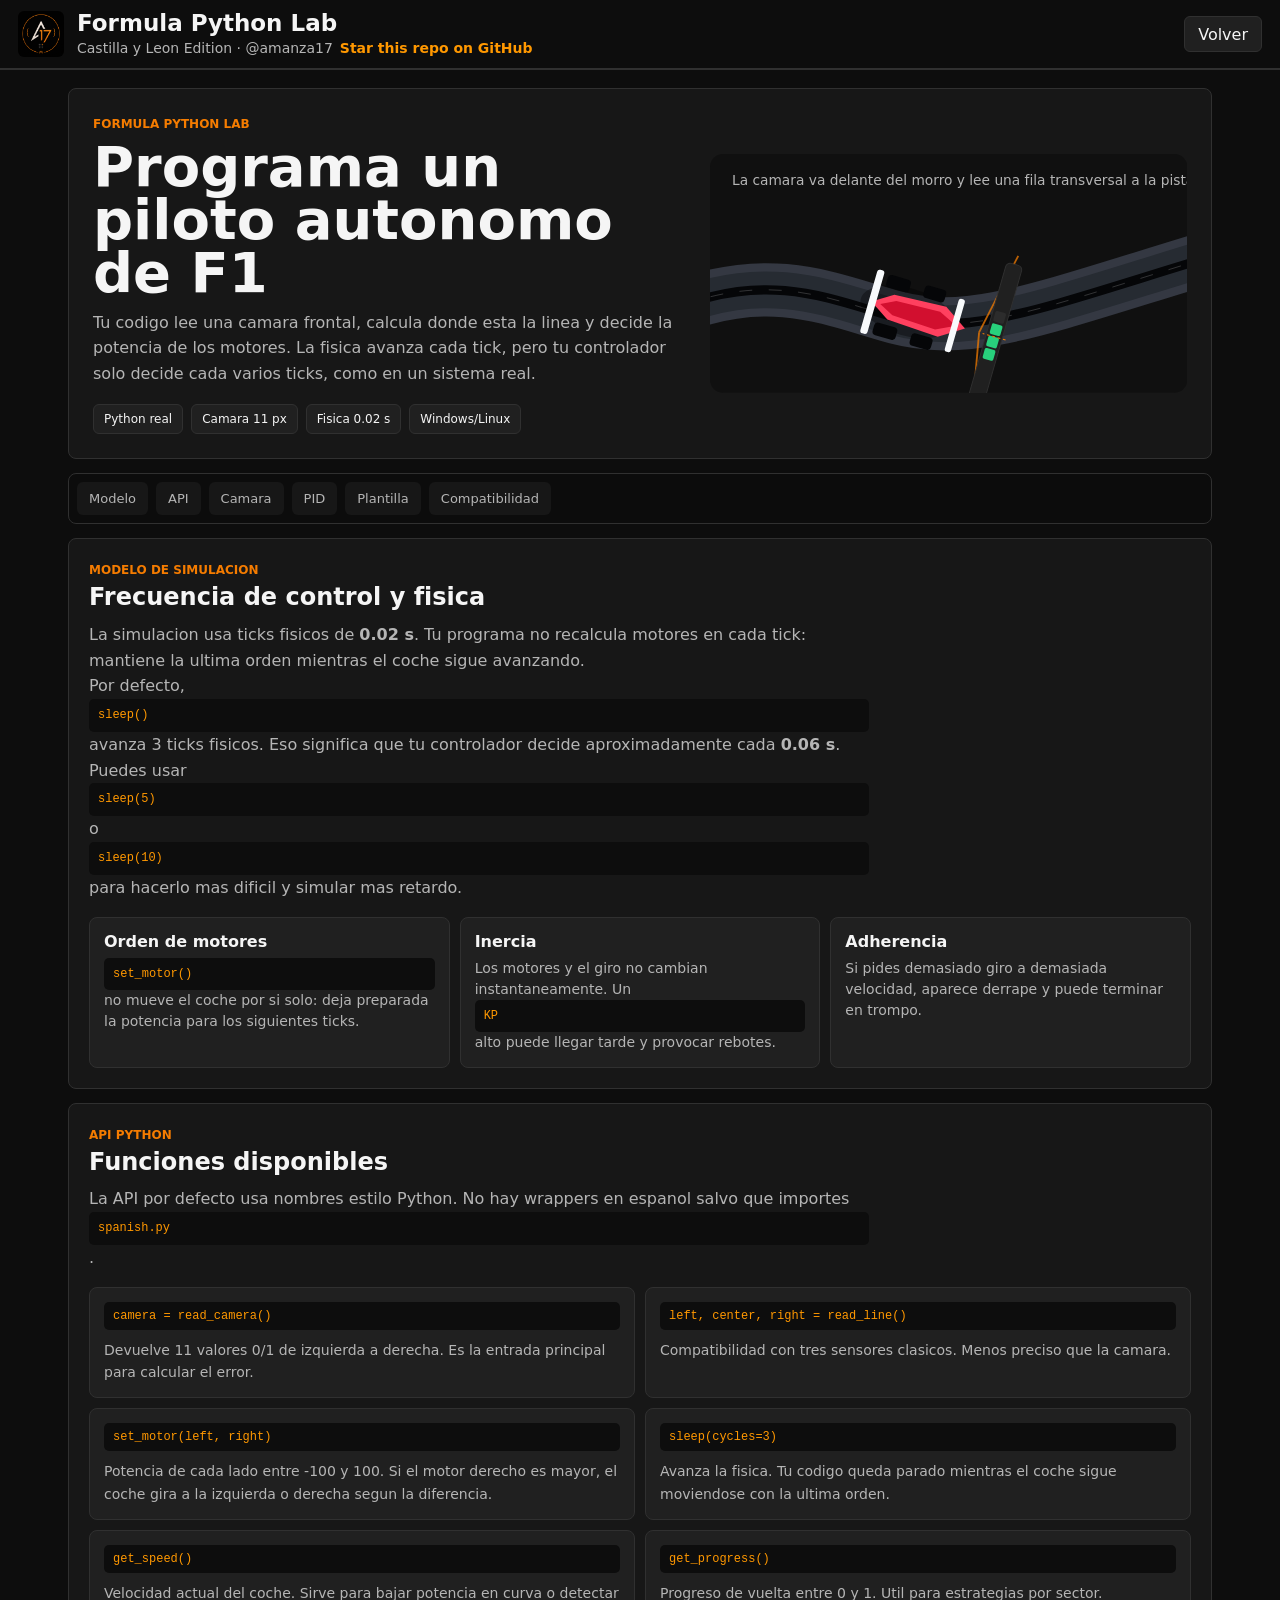
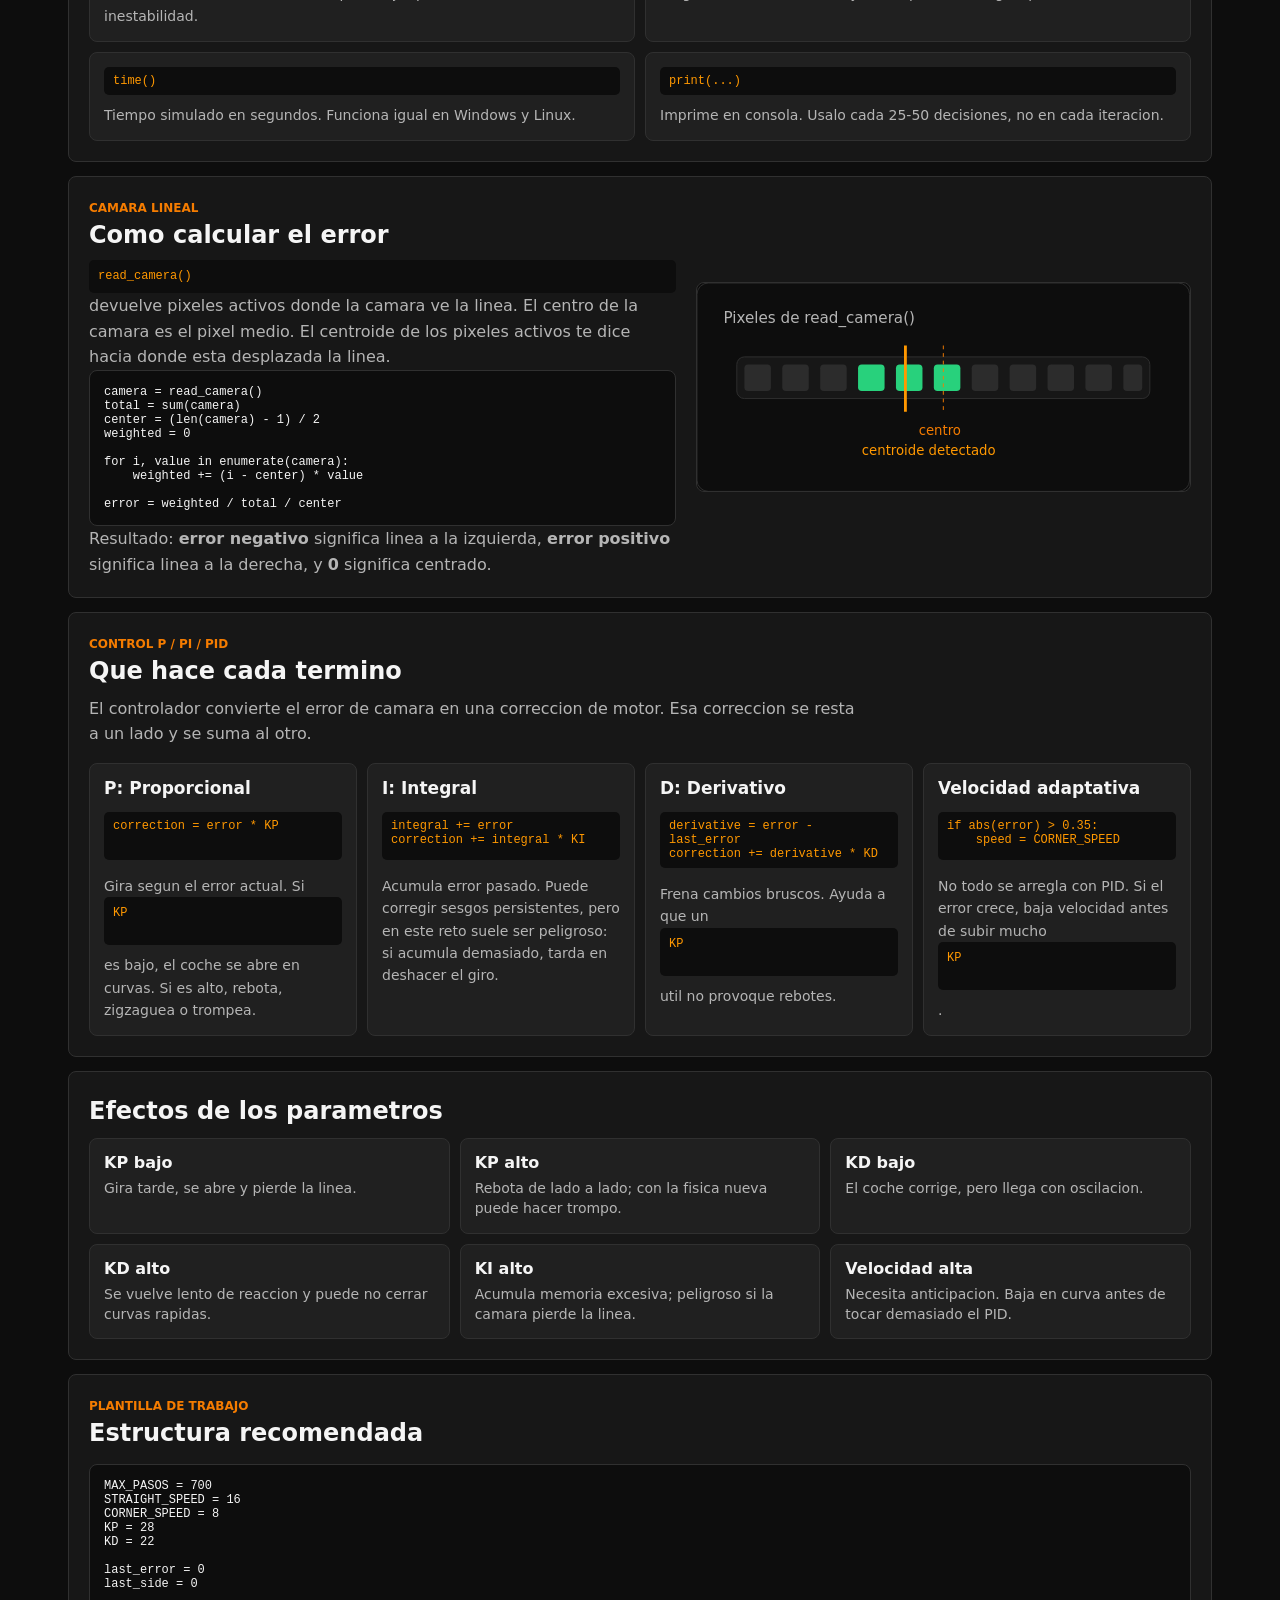
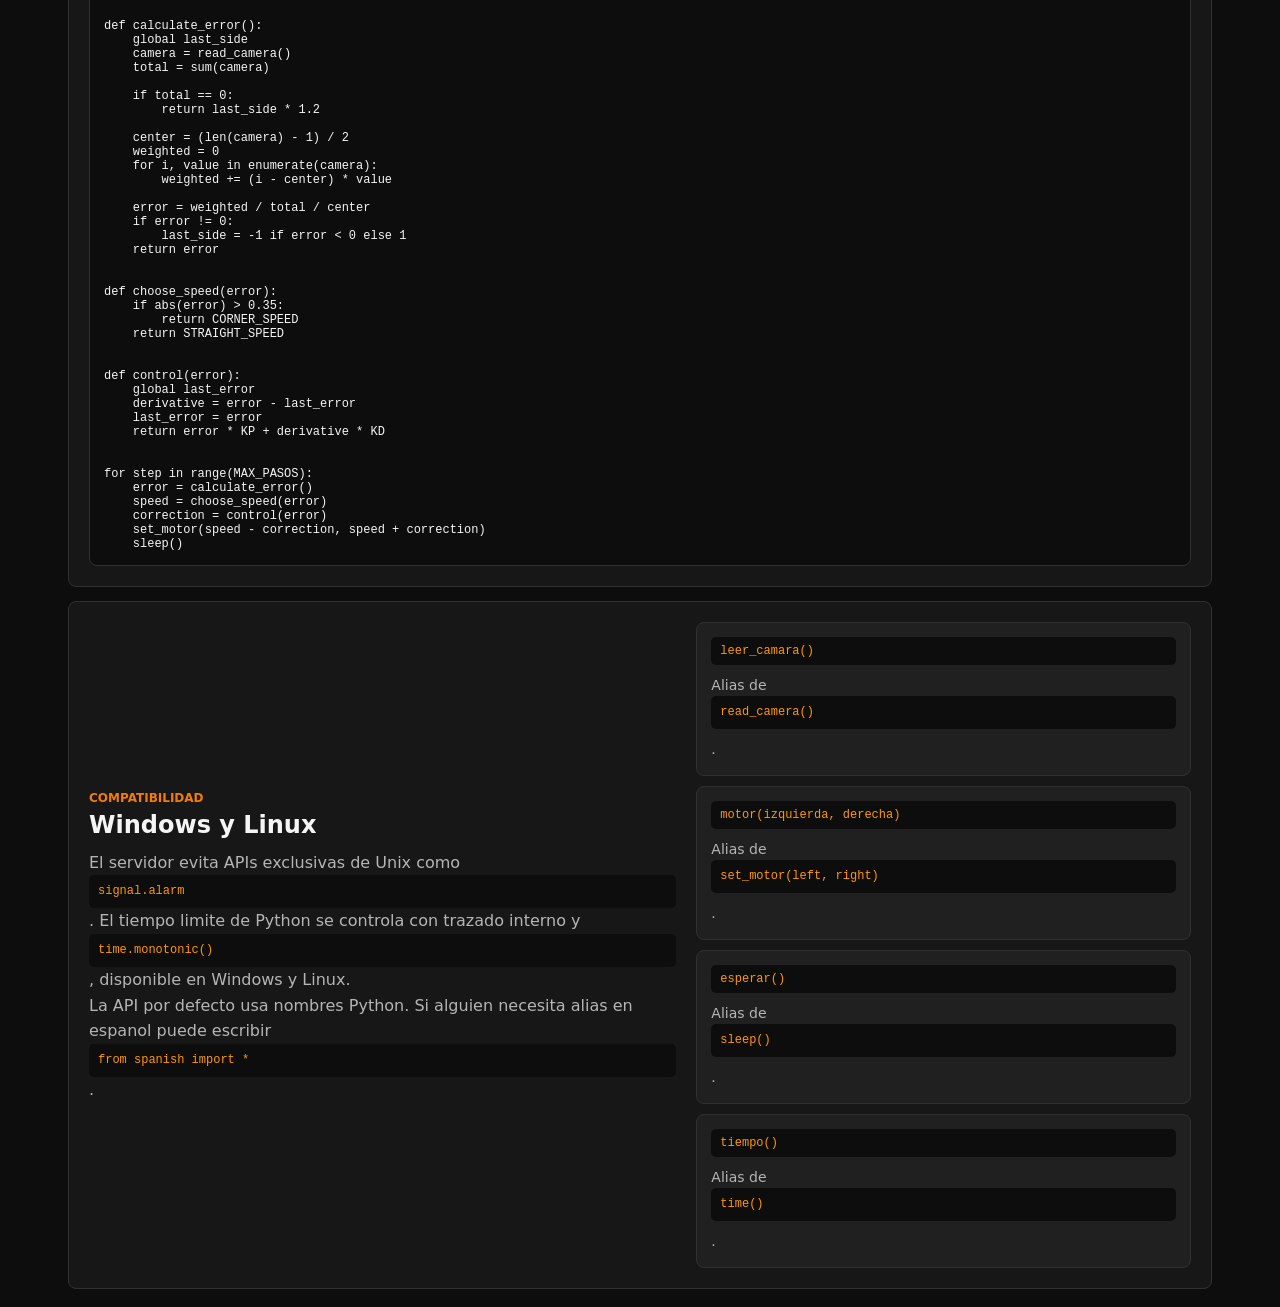
==== commit 002348a5: "force commit" ====
--- a/docs.html
+++ b/docs.html
@@ -12,7 +12,7 @@
         <img class="logo" src="logo.png" alt="Logo">
         <div>
           <h1>Formula Python Lab</h1>
-          <p class="brand-meta"><span>@amanza17</span><a href="https://github.com/Amanza17/talleres_creg#" target="_blank" rel="noreferrer">Star this repo on GitHub</a></p>
+          <p class="brand-meta"><span>Castilla y Leon Edition · @amanza17</span><a href="https://github.com/Amanza17/talleres_creg#" target="_blank" rel="noreferrer">Star this repo on GitHub</a></p>
         </div>
       </div>
       <div class="toolbar"><a class="doc-link" href="index.html">Volver</a></div>
@@ -80,7 +80,7 @@
           <span class="eyebrow">Modelo de simulacion</span>
           <h2>Frecuencia de control y fisica</h2>
           <p>La simulacion usa ticks fisicos de <strong>0.02 s</strong>. Tu programa no recalcula motores en cada tick: mantiene la ultima orden mientras el coche sigue avanzando.</p>
-          <p>Por defecto, <code>sleep()</code> avanza 6 ticks fisicos. Eso significa que tu controlador decide aproximadamente cada <strong>0.12 s</strong>. Puedes usar <code>sleep(5)</code> para reaccionar algo antes o <code>sleep(10)</code> para hacerlo mas dificil.</p>
+          <p>Por defecto, <code>sleep()</code> avanza 3 ticks fisicos. Eso significa que tu controlador decide aproximadamente cada <strong>0.06 s</strong>. Puedes usar <code>sleep(5)</code> o <code>sleep(10)</code> para hacerlo mas dificil y simular mas retardo.</p>
         </div>
         <div class="model-cards">
           <article><strong>Orden de motores</strong><span><code>set_motor()</code> no mueve el coche por si solo: deja preparada la potencia para los siguientes ticks.</span></article>
@@ -99,7 +99,7 @@
           <article><code>camera = read_camera()</code><p>Devuelve 11 valores 0/1 de izquierda a derecha. Es la entrada principal para calcular el error.</p></article>
           <article><code>left, center, right = read_line()</code><p>Compatibilidad con tres sensores clasicos. Menos preciso que la camara.</p></article>
           <article><code>set_motor(left, right)</code><p>Potencia de cada lado entre -100 y 100. Si el motor derecho es mayor, el coche gira a la izquierda o derecha segun la diferencia.</p></article>
-          <article><code>sleep(cycles=6)</code><p>Avanza la fisica. Tu codigo queda parado mientras el coche sigue moviendose con la ultima orden.</p></article>
+          <article><code>sleep(cycles=3)</code><p>Avanza la fisica. Tu codigo queda parado mientras el coche sigue moviendose con la ultima orden.</p></article>
           <article><code>get_speed()</code><p>Velocidad actual del coche. Sirve para bajar potencia en curva o detectar inestabilidad.</p></article>
           <article><code>get_progress()</code><p>Progreso de vuelta entre 0 y 1. Util para estrategias por sector.</p></article>
           <article><code>time()</code><p>Tiempo simulado en segundos. Funciona igual en Windows y Linux.</p></article>
--- a/styles.css
+++ b/styles.css
@@ -43,6 +43,15 @@
 .track-btn span { display: grid; place-items: center; height: 30px; border-radius: 5px; background: #0e131c; color: var(--accent); font-weight: 800; }
 .track-btn small { color: var(--muted); white-space: nowrap; }
 .docs { display: grid; gap: 7px; }
+.file-controls { display: grid; gap: 7px; }
+.file-controls select, .file-controls input { width: 100%; min-height: 34px; border: 1px solid var(--line); border-radius: 6px; padding: 0 9px; background: var(--bg); color: var(--text); }
+.file-controls input:focus { outline: 1px solid var(--accent); border-color: var(--accent); }
+.file-buttons { display: grid; grid-template-columns: 1fr 1fr; gap: 7px; }
+.file-buttons button { min-height: 34px; padding: 0 8px; }
+.file-list { margin-top: 9px; display: grid; gap: 5px; max-height: 150px; overflow: auto; padding-right: 2px; }
+.file-list button { width: 100%; min-height: 30px; display: flex; align-items: center; justify-content: space-between; gap: 8px; padding: 0 8px; text-align: left; font-family: "JetBrains Mono", Consolas, monospace; font-size: 12px; color: var(--muted); background: var(--panel-2); }
+.file-list button:hover, .file-list button.active { color: var(--text); border-color: var(--accent); background: var(--hover); }
+.file-list .empty { padding: 8px; border: 1px dashed var(--line); border-radius: 6px; color: var(--subtle); font-size: 12px; }
 code { display: block; padding: 7px 9px; border-radius: 5px; background: var(--bg); color: var(--accent-hover); font-family: "JetBrains Mono", Consolas, monospace; font-size: 12px; white-space: nowrap; }
 .meta-grid { display: grid; grid-template-columns: 74px 1fr; gap: 8px 10px; font-size: 13px; color: var(--muted); }
 .meta-grid strong { color: var(--text); line-height: 1.25; }
@@ -51,9 +60,20 @@
 .panel-head { min-height: 58px; display: flex; align-items: center; justify-content: space-between; gap: 12px; padding: 10px 14px; background: var(--panel-2); border-bottom: 1px solid var(--line); }
 .label { display: block; margin-bottom: 3px; color: var(--muted); font-size: 11px; text-transform: uppercase; }
 .editor-wrap { flex: 1; min-height: 0; display: grid; grid-template-columns: 52px 1fr; background: var(--bg); }
-#lineNumbers, #codeEditor, #consoleOutput { margin: 0; font-family: "JetBrains Mono", Consolas, monospace; font-size: 14px; line-height: 1.56; }
+#lineNumbers, #codeEditor, #codeHighlight, #consoleOutput { margin: 0; font-family: "JetBrains Mono", Consolas, monospace; font-size: 14px; line-height: 1.56; }
 #lineNumbers { padding: 13px 9px; overflow: hidden; text-align: right; color: var(--subtle); border-right: 1px solid var(--line); user-select: none; }
-#codeEditor { width: 100%; height: 100%; resize: none; border: 0; outline: 0; padding: 13px 15px; background: transparent; color: var(--text); tab-size: 4; }
+.code-layer { position: relative; min-width: 0; min-height: 0; background: var(--bg); }
+#codeEditor, #codeHighlight { position: absolute; inset: 0; width: 100%; height: 100%; padding: 13px 15px; border: 0; overflow: auto; tab-size: 4; white-space: pre; }
+#codeEditor { resize: none; outline: 0; background: transparent; color: transparent; caret-color: var(--text); -webkit-text-fill-color: transparent; }
+#codeEditor::selection { background: rgba(245,124,0,.32); -webkit-text-fill-color: transparent; }
+#codeHighlight { pointer-events: none; color: var(--text); }
+.tok-keyword { color: #C586C0; }
+.tok-builtin { color: #DCDCAA; }
+.tok-api { color: #4FC1FF; }
+.tok-string { color: #CE9178; }
+.tok-number { color: #B5CEA8; }
+.tok-comment { color: #6A9955; font-style: italic; }
+.tok-defname { color: #DCDCAA; }
 .console { height: 160px; background: var(--bg); border-top: 1px solid var(--line); }
 .console-title { padding: 8px 12px; color: var(--muted); border-bottom: 1px solid var(--line); font-size: 13px; }
 #consoleOutput { height: 118px; overflow: auto; padding: 10px 12px; color: var(--text); white-space: pre-wrap; }
